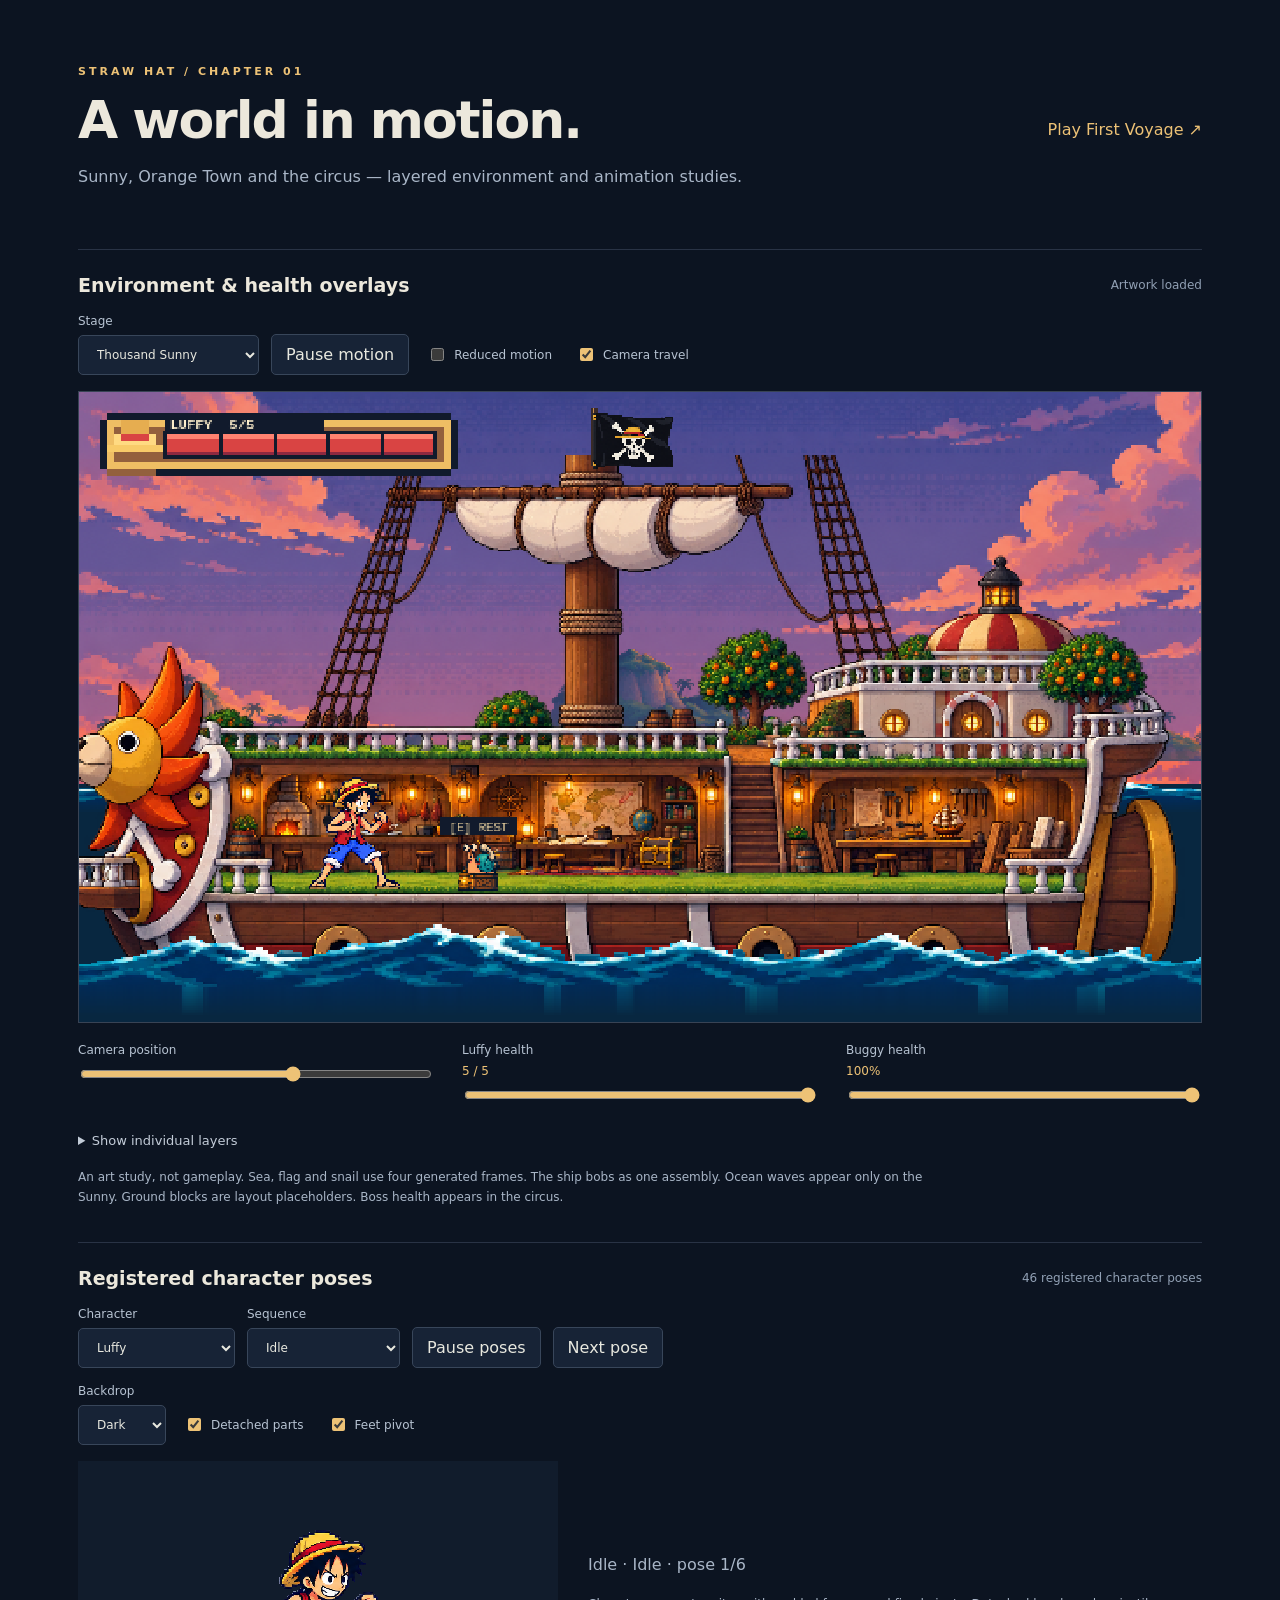
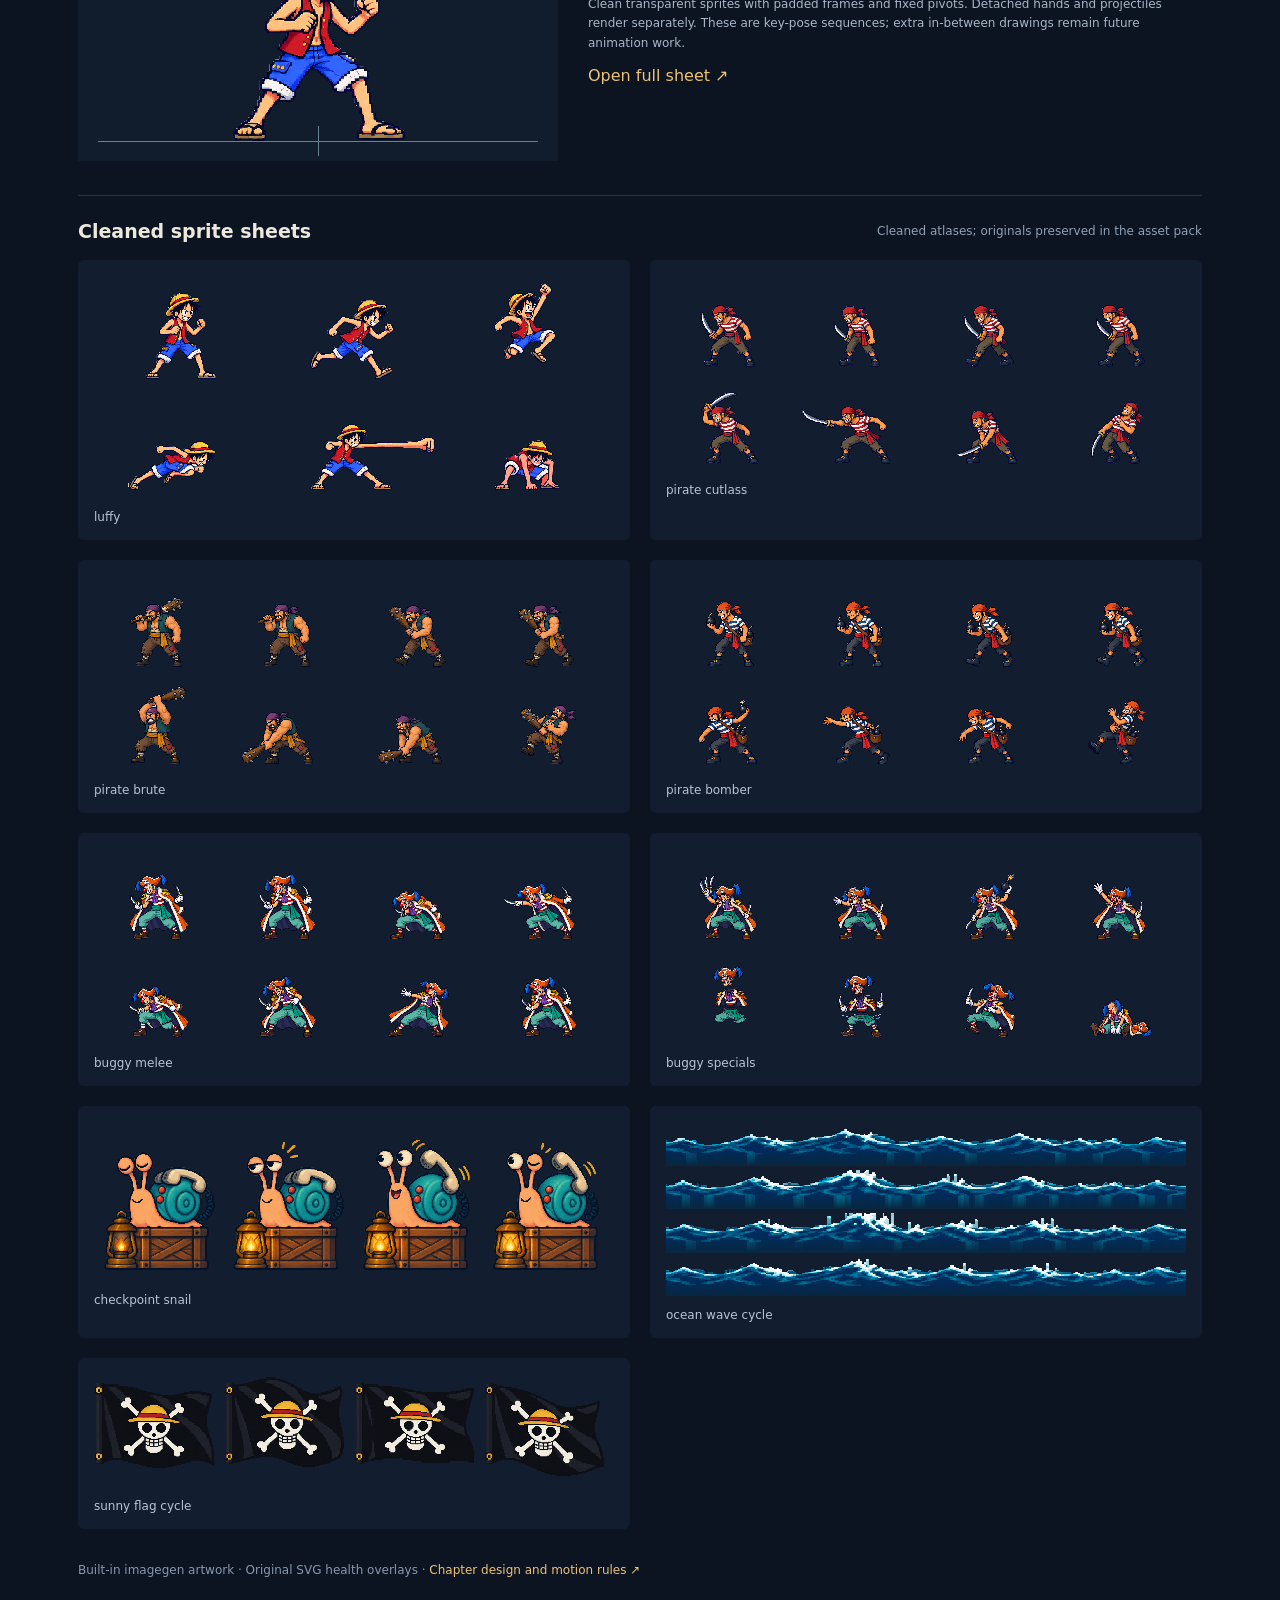
==== preview/index.html @ 34914194 "Build First Voyage playable prototype" ====
<!doctype html>
<html lang="en"><head><meta charset="utf-8"><meta name="viewport" content="width=device-width,initial-scale=1"><title>Orange Town • Motion studies</title><link rel="stylesheet" href="style.css"></head>
<body><main>
<header><div><p class="eyebrow">STRAW HAT / CHAPTER 01</p><h1>A world in motion.</h1><p>Sunny, Orange Town and the circus — layered environment and animation studies.</p></div><a href="../play/">Play First Voyage ↗</a></header>
<section aria-labelledby="scene-title"><div class="section-head"><h2 id="scene-title">Environment & health overlays</h2><span id="load-state" role="status">Loading artwork…</span></div>
<div class="toolbar"><label>Stage <select id="stage"><option value="sunny">Thousand Sunny</option><option value="dock">Orange Town · dock</option><option value="streets">Orange Town · streets</option><option value="circus">Buggy · circus</option></select></label><button id="pause" type="button" aria-pressed="false">Pause motion</button><label class="check"><input id="reduce" type="checkbox"> Reduced motion</label><label class="check"><input id="auto" type="checkbox" checked> Camera travel</label></div>
<canvas id="scene" width="640" height="360" role="img" aria-label="Layered stage preview with moving sea, ship and flag, and live player and boss health overlays"></canvas>
<div class="controls"><label>Camera position <input id="camera" type="range" min="0" max="100" value="50"></label><label>Luffy health <output id="player-value">5 / 5</output><input id="player-hp" type="range" min="0" max="5" value="5"></label><label>Buggy health <output id="boss-value">100%</output><input id="boss-hp" type="range" min="0" max="100" value="100"></label></div>
<details><summary>Show individual layers</summary><div id="layer-controls" class="layer-controls"></div></details>
<p class="note">An art study, not gameplay. Sea, flag and snail use four generated frames. The ship bobs as one assembly. Ocean waves appear only on the Sunny. Ground blocks are layout placeholders. Boss health appears in the circus.</p></section>
<section aria-labelledby="pose-title"><div class="section-head"><h2 id="pose-title">Registered character poses</h2><span>46 registered character poses</span></div>
<div class="toolbar"><label>Character <select id="actor"><option value="luffy">Luffy</option><option value="pirate-cutlass">Cutlass deckhand</option><option value="pirate-brute">Deck bruiser</option><option value="pirate-bomber">Powder runner</option><option value="buggy-melee">Buggy · melee</option><option value="buggy-specials">Buggy · specials</option></select></label><label>Sequence <select id="clip"></select></label><button id="pose-pause" type="button" aria-pressed="false">Pause poses</button><button id="step" type="button">Next pose</button></div>
<div class="toolbar"><label>Backdrop <select id="pose-background"><option value="#111c2c">Dark</option><option value="#d6d9cf">Light</option><option value="#763969">Purple</option></select></label><label class="check"><input id="show-parts" type="checkbox" checked> Detached parts</label><label class="check"><input id="show-pivot" type="checkbox" checked> Feet pivot</label></div>
<div class="pose-layout"><canvas id="pose" width="480" height="300" role="img" aria-label="Selected character keyframe animation reference"></canvas><div><p id="pose-caption" role="status"></p><p class="note">Clean transparent sprites with padded frames and fixed pivots. Detached hands and projectiles render separately. These are key-pose sequences; extra in-between drawings remain future animation work.</p><a id="sheet-link" href="../assets/chapter-01/characters/pirate-cutlass.png">Open full sheet ↗</a></div></div>
</section>
<section><div class="section-head"><h2>Cleaned sprite sheets</h2><span>Cleaned atlases; originals preserved in the asset pack</span></div><div id="gallery" class="gallery"></div></section>
<footer>Built-in imagegen artwork · Original SVG health overlays · <a href="../docs/CHAPTER_01.md">Chapter design and motion rules ↗</a></footer>
</main><script src="pack.js?v=cleanup2"></script><script src="scene-geometry.js?v=cleanup2"></script><script src="preview.js?v=cleanup2"></script></body></html>
---- preview/style.css ----
:root{color-scheme:dark;font-family:Inter,ui-sans-serif,system-ui,sans-serif;color:#ece8dc;background:#0c1421}*{box-sizing:border-box}body{margin:0}main{max-width:1180px;margin:auto;padding:36px 28px}header{display:flex;justify-content:space-between;align-items:center;gap:24px;margin:16px 0 42px}h1{font-size:clamp(30px,5vw,52px);line-height:1.08;margin:8px 0 14px;letter-spacing:-2px}h2{font-size:19px;font-weight:600;margin:0}p{color:#a9b6c7;line-height:1.65}a{color:#edc276;text-decoration:none}.eyebrow{color:#edc276;font-size:11px;letter-spacing:3px;font-weight:700}section{margin-bottom:34px;border-top:1px solid #293345;padding-top:24px}.section-head{display:flex;justify-content:space-between;align-items:center;gap:16px;margin-bottom:18px}.section-head span{color:#91a0b4;font-size:12px}.toolbar{display:flex;flex-wrap:wrap;align-items:end;gap:12px;margin:16px 0}.toolbar label,.controls label{display:flex;flex-direction:column;gap:7px;font-size:12px;color:#b7c3d2}select,button{font:inherit;color:#e8e8df;background:#172336;border:1px solid #38465a;border-radius:5px;padding:10px 14px;min-height:40px}button{cursor:pointer}button:hover{border-color:#edc276}button[aria-pressed=true]{background:#4b3b26}.toolbar .check{flex-direction:row;align-items:center;min-height:40px;padding:0 6px}input{accent-color:#edc276}#scene{width:100%;display:block;aspect-ratio:16/9;background:#101a2c;image-rendering:pixelated;border:1px solid #384354}.controls{display:grid;grid-template-columns:repeat(3,1fr);gap:28px;padding:20px 0}.controls output{float:right;color:#edc276}details{font-size:13px;color:#c3ccd8}summary{cursor:pointer;padding:8px 0}.layer-controls{display:flex;flex-wrap:wrap;gap:16px;padding:12px 0}.note{font-size:12px;max-width:850px}.pose-layout{display:grid;grid-template-columns:minmax(260px,480px) 1fr;gap:30px;align-items:center}#pose{width:100%;max-width:480px;image-rendering:pixelated;background:#111c2c}.gallery{display:grid;grid-template-columns:repeat(2,minmax(0,1fr));gap:20px}.gallery figure{margin:0;padding:16px;background:#121e2f;border-radius:6px}.gallery img{display:block;width:100%;height:auto;image-rendering:pixelated}.gallery figcaption{margin-top:12px;color:#b8c5d6;font-size:12px}footer{font-size:12px;color:#8798af;padding-bottom:20px}@media(max-width:650px){main{padding:20px 14px}header{display:block;margin-bottom:28px}.section-head{align-items:start;flex-direction:column;gap:8px}.controls{grid-template-columns:1fr;gap:14px}.pose-layout,.gallery{grid-template-columns:1fr}.toolbar{align-items:stretch}.toolbar label{flex:1 1 145px}button{min-height:44px}}
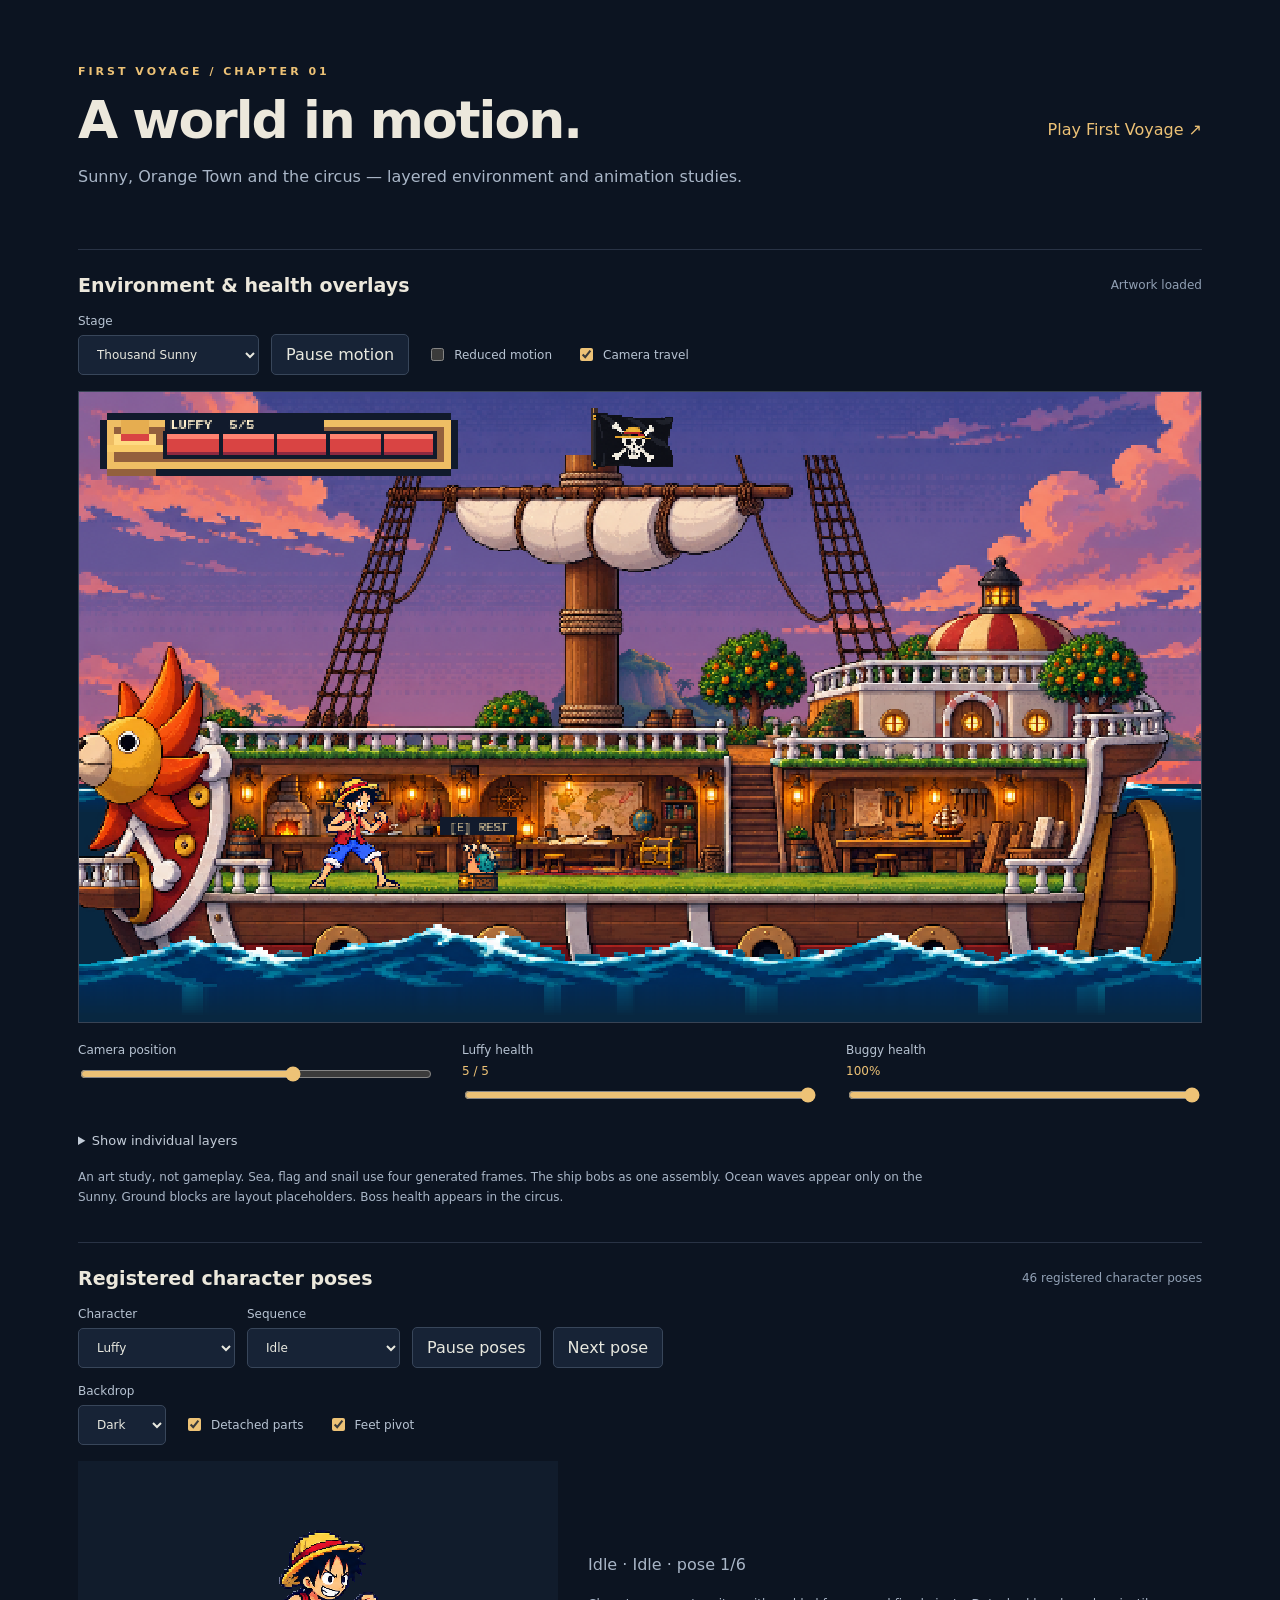
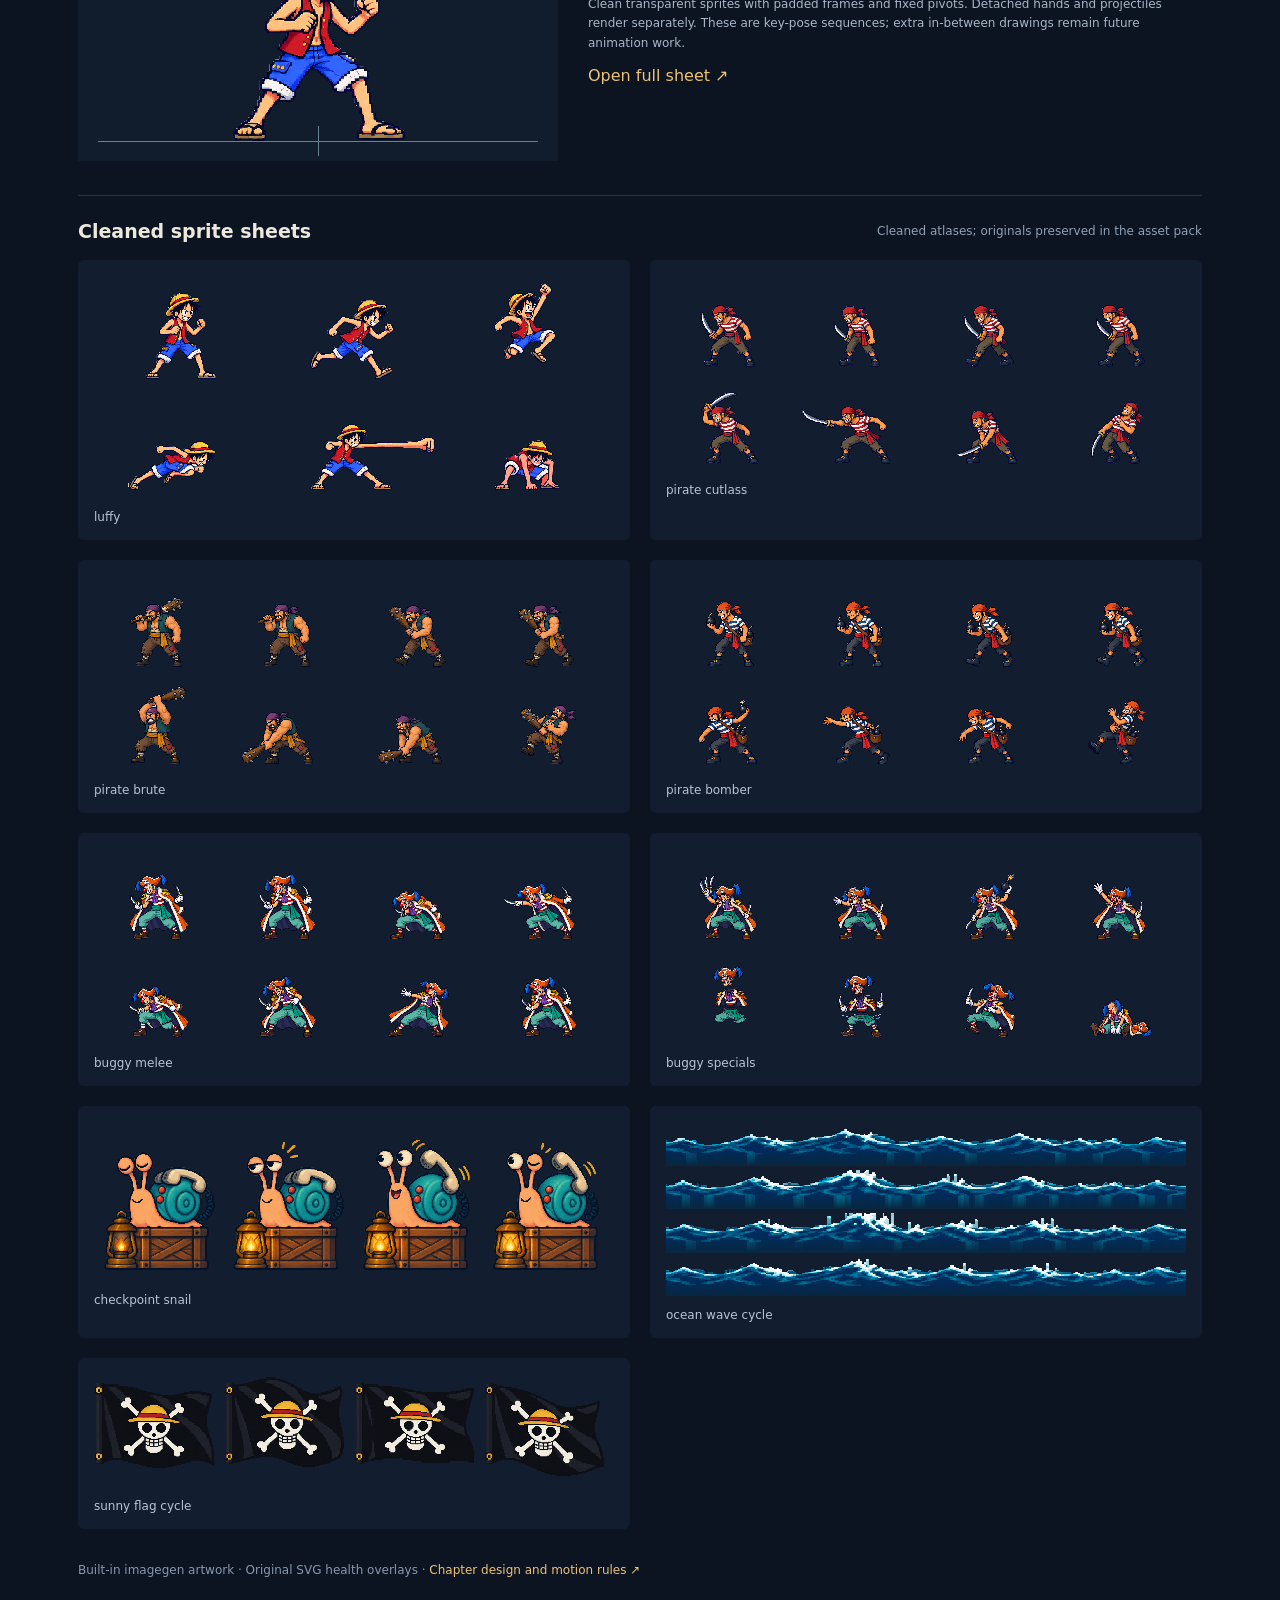
==== commit 1433dc70: "Add access gate, synthesised audio, and web hosting setup Gate: four-digit code in front of play/, s" ====
--- a/preview/index.html
+++ b/preview/index.html
@@ -1,7 +1,7 @@
 <!doctype html>
-<html lang="en"><head><meta charset="utf-8"><meta name="viewport" content="width=device-width,initial-scale=1"><title>Orange Town • Motion studies</title><link rel="stylesheet" href="style.css"></head>
+<html lang="en"><head><meta charset="utf-8"><meta name="robots" content="noindex,nofollow"><meta name="viewport" content="width=device-width,initial-scale=1"><title>Orange Town • Motion studies</title><link rel="stylesheet" href="style.css?v=gate1"></head>
 <body><main>
-<header><div><p class="eyebrow">STRAW HAT / CHAPTER 01</p><h1>A world in motion.</h1><p>Sunny, Orange Town and the circus — layered environment and animation studies.</p></div><a href="../play/">Play First Voyage ↗</a></header>
+<header><div><p class="eyebrow">FIRST VOYAGE / CHAPTER 01</p><h1>A world in motion.</h1><p>Sunny, Orange Town and the circus — layered environment and animation studies.</p></div><a href="../play/">Play First Voyage ↗</a></header>
 <section aria-labelledby="scene-title"><div class="section-head"><h2 id="scene-title">Environment & health overlays</h2><span id="load-state" role="status">Loading artwork…</span></div>
 <div class="toolbar"><label>Stage <select id="stage"><option value="sunny">Thousand Sunny</option><option value="dock">Orange Town · dock</option><option value="streets">Orange Town · streets</option><option value="circus">Buggy · circus</option></select></label><button id="pause" type="button" aria-pressed="false">Pause motion</button><label class="check"><input id="reduce" type="checkbox"> Reduced motion</label><label class="check"><input id="auto" type="checkbox" checked> Camera travel</label></div>
 <canvas id="scene" width="640" height="360" role="img" aria-label="Layered stage preview with moving sea, ship and flag, and live player and boss health overlays"></canvas>
